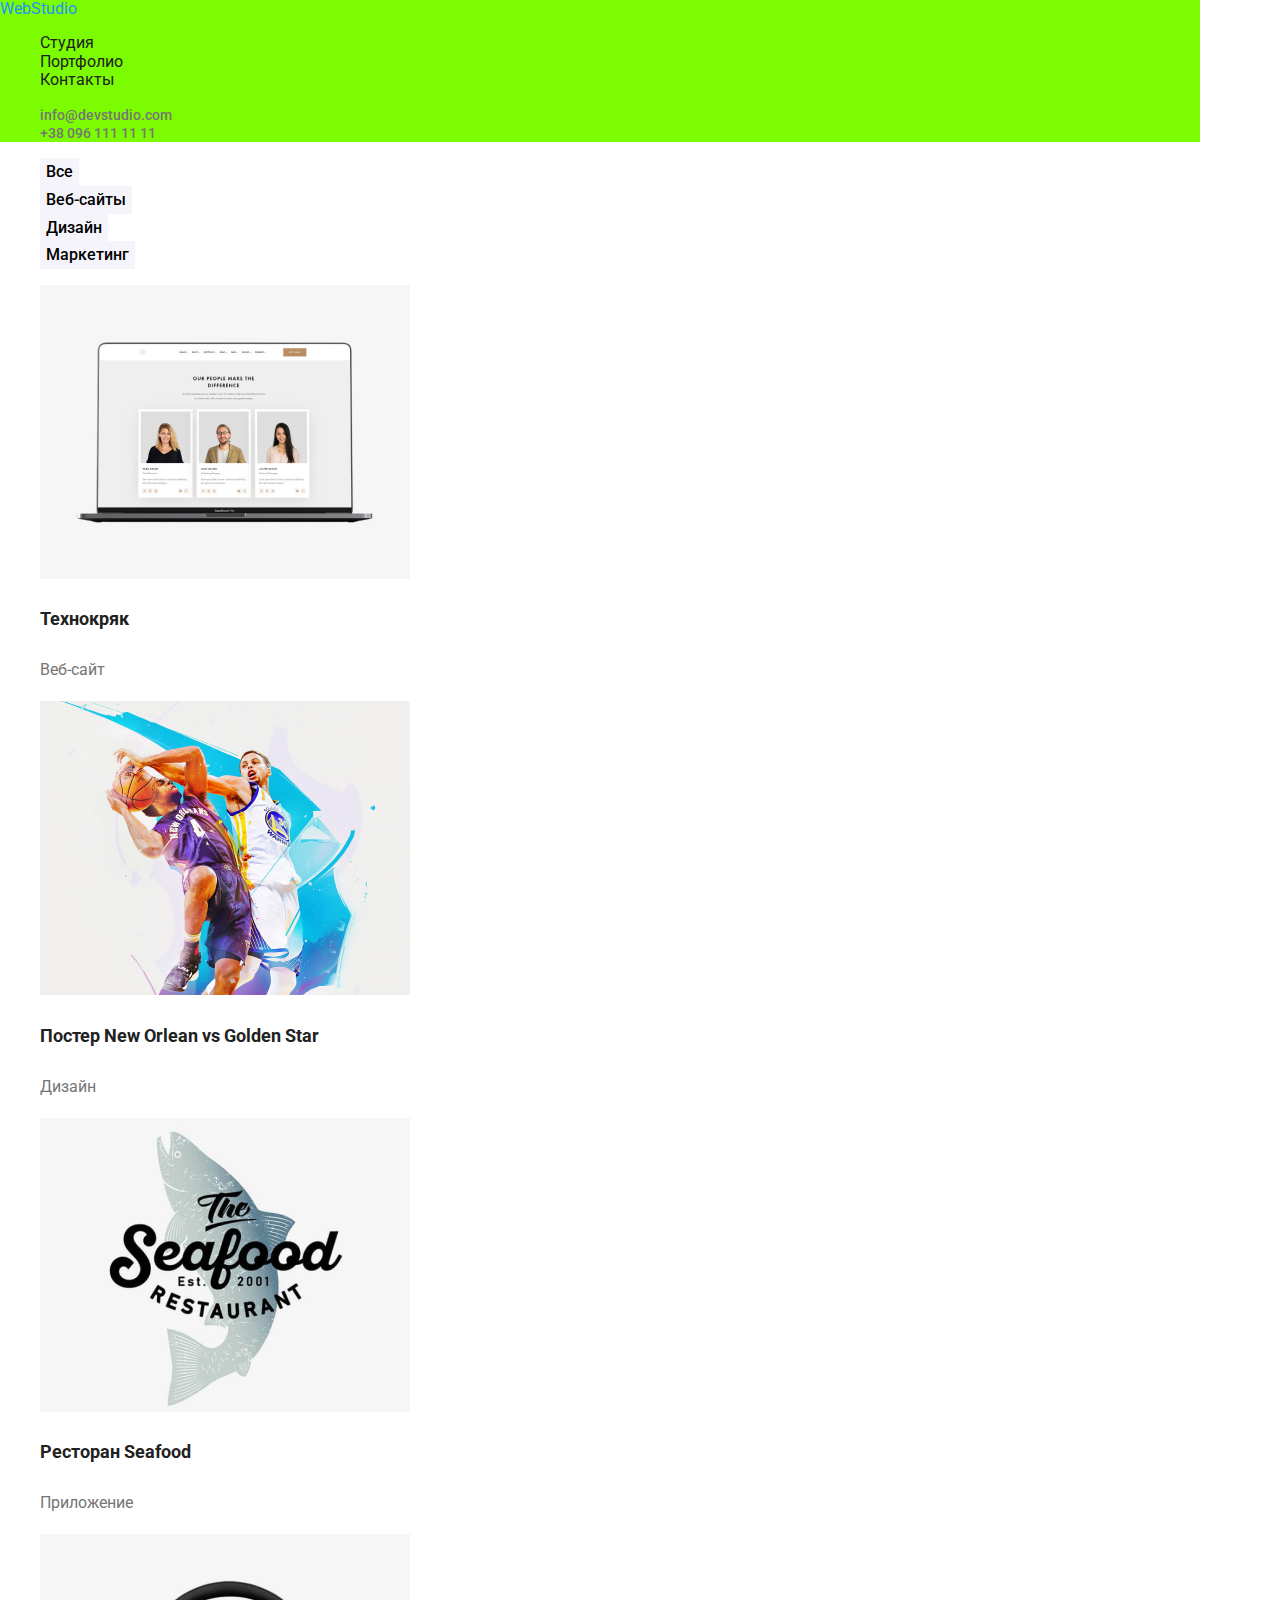
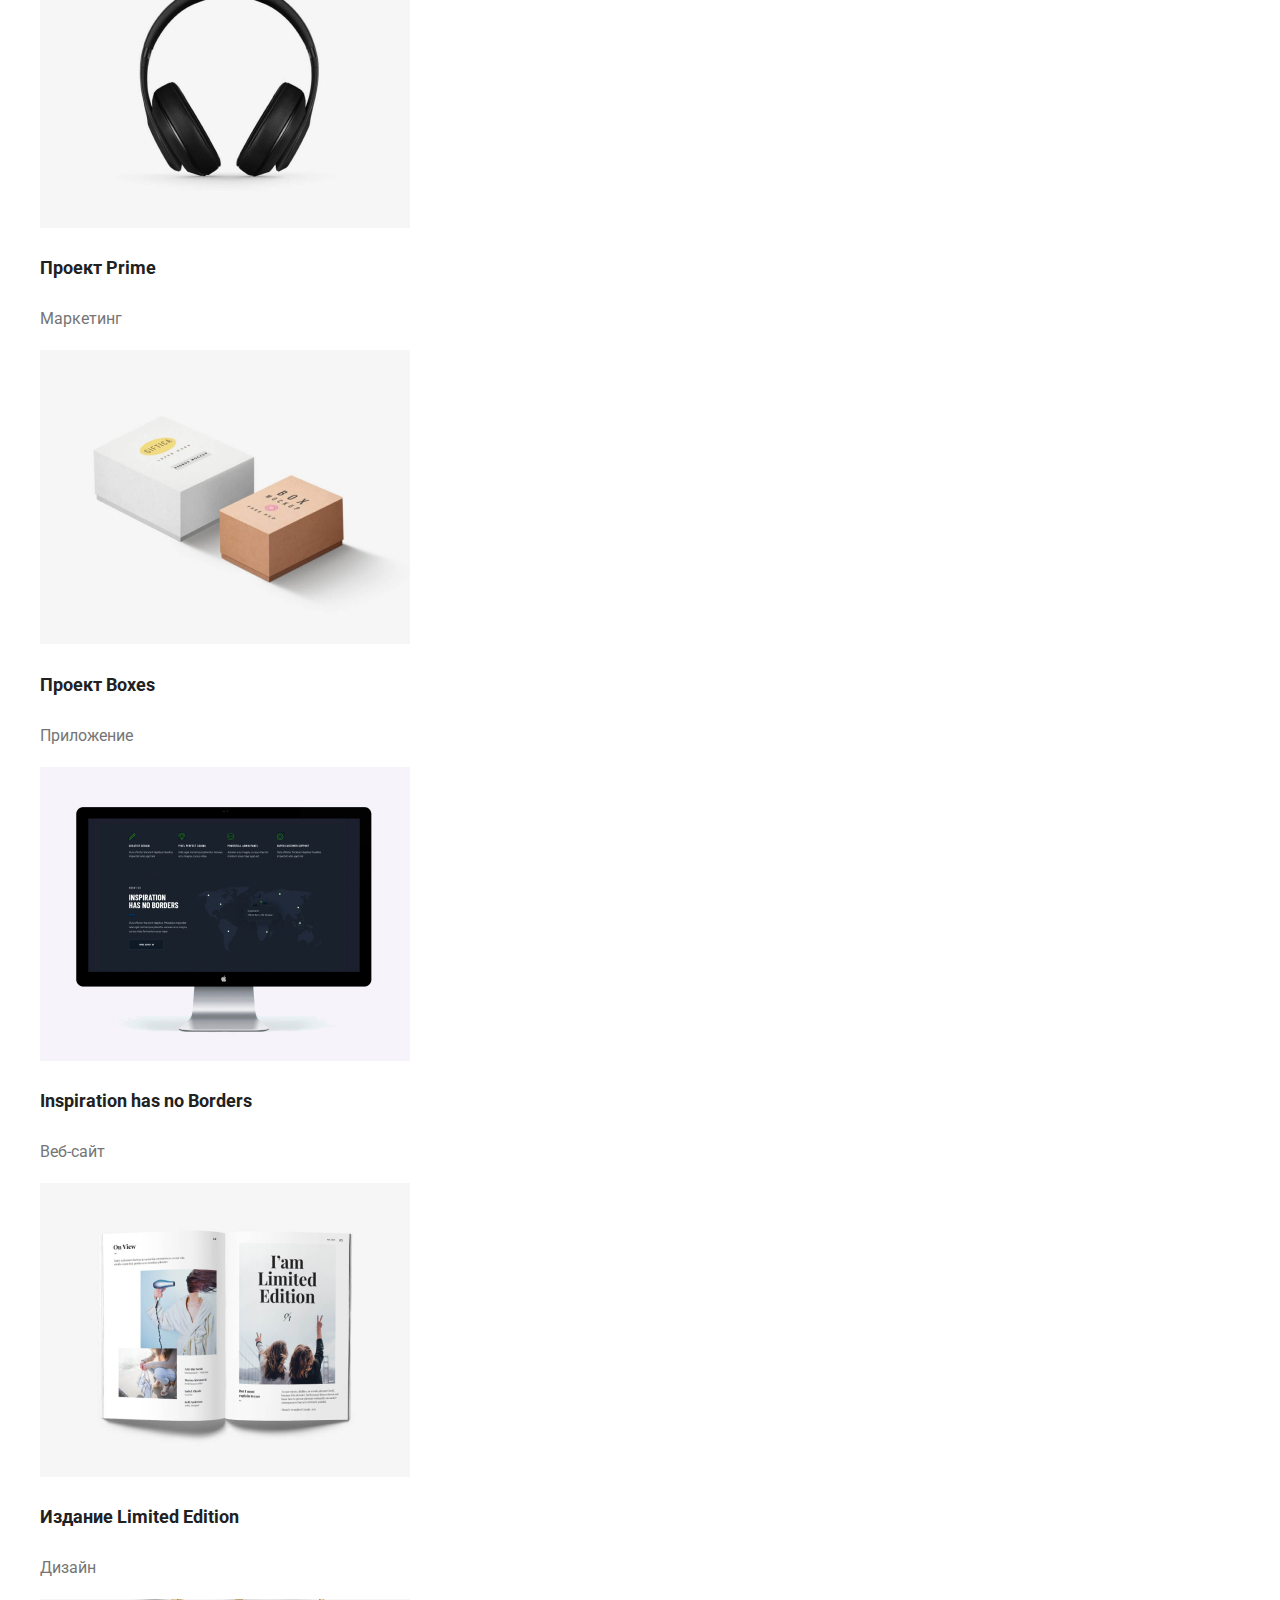
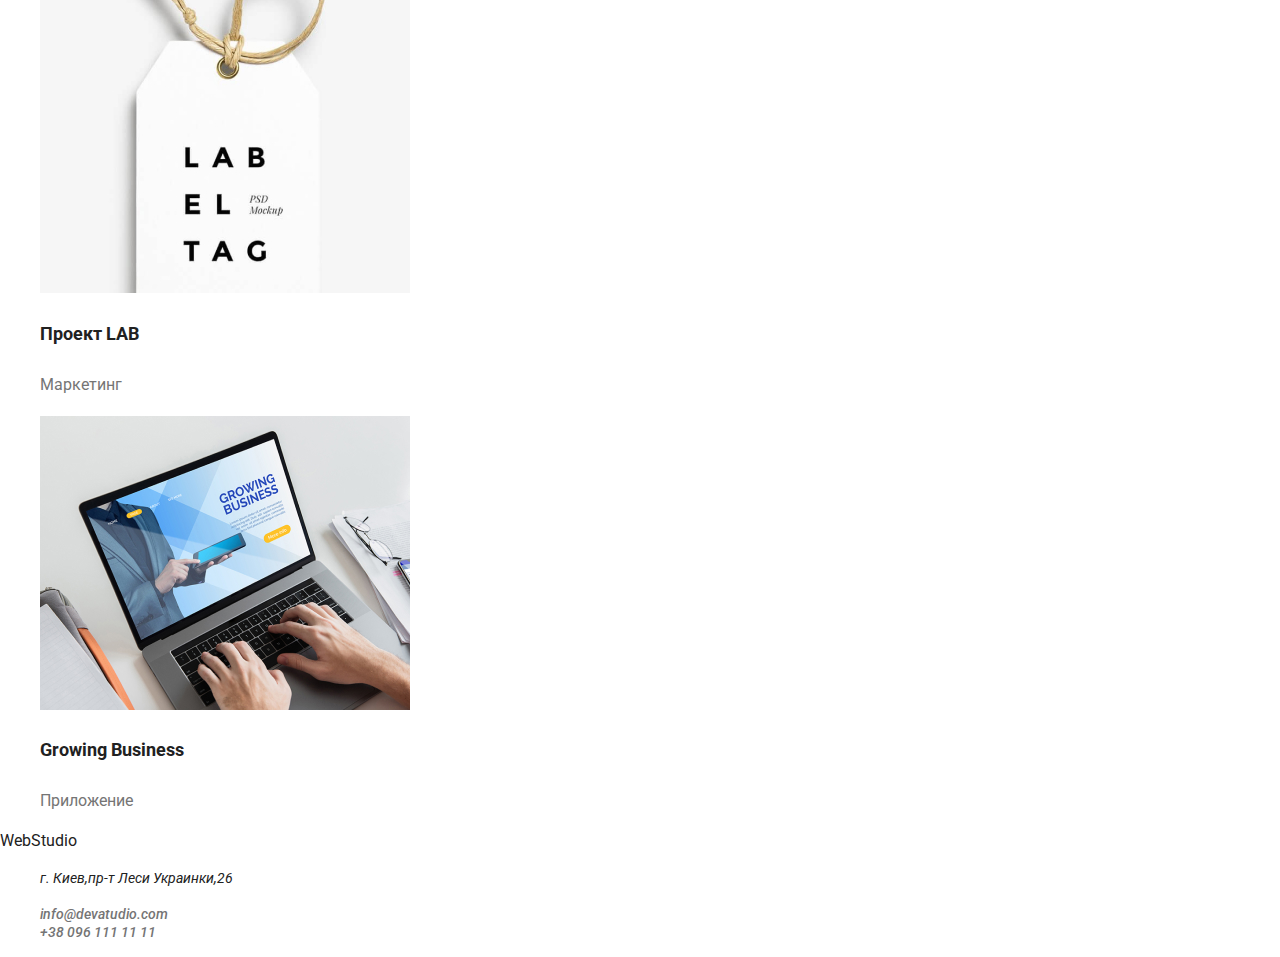
==== portfolio.html @ e5c3d1ba "site header" ====
<!DOCTYPE html>
<html lang="ru">
  <head>
    <meta charset="UTF-8" />
    <meta http-equiv="X-UA-Compatible" content="IE=edge" />
    <meta name="viewport" content="width=device-width, initial-scale=1.0" />
    <title>Document</title>
    <link rel="preconnect" href="https://fonts.googleapis.com" />
    <link rel="preconnect" href="https://fonts.gstatic.com" crossorigin />
    <link
      href="https://fonts.googleapis.com/css2?family=Raleway:wght@700&family=Roboto:wght@400;500;700;900&display=swap"
      rel="stylesheet"
    />
    <link
      rel="stylesheet"
      href="//cdnjs.cloudflare.com/ajax/libs/modern-normalize/1.1.0/modern-normalize.min.css"
    />
    <link rel="stylesheet" href="./css/styles.css" />
  </head>
  <body>
    <!--Шапка сайту-->
    <header class="page-header">
      <div class="container">
        <nav>
          <a class="logo" href="">WebStudio</a>

          <ul class="site-nav list">
            <li><a class="link" href="./index.html">Студия</a></li>
            <li><a class="link" href="./portfolio.html">Портфолио</a></li>
            <li><a class="link" href="">Контакты</a></li>
          </ul>
        </nav>

        <ul class="list">
          <li><a class="contacts" href="">info@devstudio.com</a></li>
          <li><a class="contacts" href="">+38 096 111 11 11</a></li>
        </ul>
      </div>
    </header>

    <main>
      <ul class="list">
        <li><button class="button list" type="button">Все</button></li>
        <li><button class="button" type="button">Веб-сайты</button></li>
        <li><button class="button" type="button">Дизайн</button></li>
        <li><button class="button" type="button">Маркетинг</button></li>
      </ul>

      <section class="section">
        <ul class="list">
          <li>
            <img src="./images/project1.jpg" alt="Веб-сайт" width="370" />
            <h3 class="section-title">Технокряк</h3>
            <p class="text">Веб-сайт</p>
          </li>
          <li>
            <img src="./images/project2.jpg" alt="Веб-сайт" width="370" />
            <h3 class="section-title">Постер New Orlean vs Golden Star</h3>
            <p class="text">Дизайн</p>
          </li>
          <li>
            <img src="./images/project3.jpg" alt="Веб-сайт" width="370" />
            <h3 class="section-title">Ресторан Seafood</h3>
            <p class="text">Приложение</p>
          </li>
          <li>
            <img src="./images/project4.jpg" alt="Веб-сайт" width="370" />
            <h3 class="section-title">Проект Prime</h3>
            <p class="text">Маркетинг</p>
          </li>
          <li>
            <img src="./images/project5.jpg" alt="Веб-сайт" width="370" />
            <h3 class="section-title">Проект Boxes</h3>
            <p class="text">Приложение</p>
          </li>
          <li>
            <img src="./images/project6.jpg" alt="Веб-сайт" width="370" />
            <h3 class="section-title">Inspiration has no Borders</h3>
            <p class="text">Веб-сайт</p>
          </li>
          <li>
            <img src="./images/project7.jpg" alt="Веб-сайт" width="370" />
            <h3 class="section-title">Издание Limited Edition</h3>
            <p class="text">Дизайн</p>
          </li>
          <li>
            <img src="./images/project8.jpg" alt="Веб-сайт" width="370" />
            <h3 class="section-title">Проект LAB</h3>
            <p class="text">Маркетинг</p>
          </li>
          <li>
            <img src="./images/project9.jpg" alt="Веб-сайт" width="370" />
            <h3 class="section-title">Growing Business</h3>
            <p class="text">Приложение</p>
          </li>
        </ul>
      </section>
    </main>
    <!--Футер-->
    <footer>
      <a class="logo" href="">WebStudio</a>
      <address>
        <ul class="list">
          <li>
            <p class="address">г. Киев,пр-т Леси Украинки,26</p>
          </li>
          <li>
            <a class="contacts" href="">info@devatudio.com</a>
          </li>
          <li>
            <a class="contacts" href="">+38 096 111 11 11</a>
          </li>
        </ul>
      </address>
    </footer>
  </body>
</html>
---- css/styles.css ----
html {
  box-sizing: border-box;
}

*,
*::before,
*::after {
  box-sizing: inherit;
}

:root {
  --blue: #2196f3;
  --grey: #757575;
  --primery-text-color: #212121;
}
body {
  font-family: "Roboto", sans-serif;
  color: var(--primery-text-color);
}

.container {
  width: 1200px;
  background-color: lawngreen;
}

.logo {
  color: var(--primery-text-color);
  text-decoration: none;
}
.logo:focus,
.logo:hover {
  color: var(--blue);
}

.site-nav .link {
  color: var(--primery-text-color);
  text-decoration: none;
}
.site-nav .link:hover,
.site-nav .link:focus {
  color: var(--blue);

  font-weight: 500;
  font-size: 14px;
  line-height: 1.1;
}

.list {
  list-style: none;
}

.contacts {
  color: var(--grey);

  font-weight: 500;
  font-size: 14px;
  line-height: 1.1em;
  text-decoration: none;
}
.contacts:hover,
.contacts:focus {
  color: var(--blue);
}

.button {
  background-color: #f5f4fa;

  cursor: pointer;
  border: none;
  font-weight: 500;
  font-size: 16px;
  line-height: 1.6em;
}
.button:hover,
.button:focus {
  background-color: var(--blue);
  color: #ffffff;
}
.section .section-title {
  font-weight: 700;
  font-size: 18px;
  line-height: 2em;
}
.section .text {
  color: var(--grey);

  font-weight: 400;
  font-size: 16px;
  line-height: 1.875em;
}
.address {
  font-weight: 400;
  font-size: 14px;
  line-height: 1.71;
}
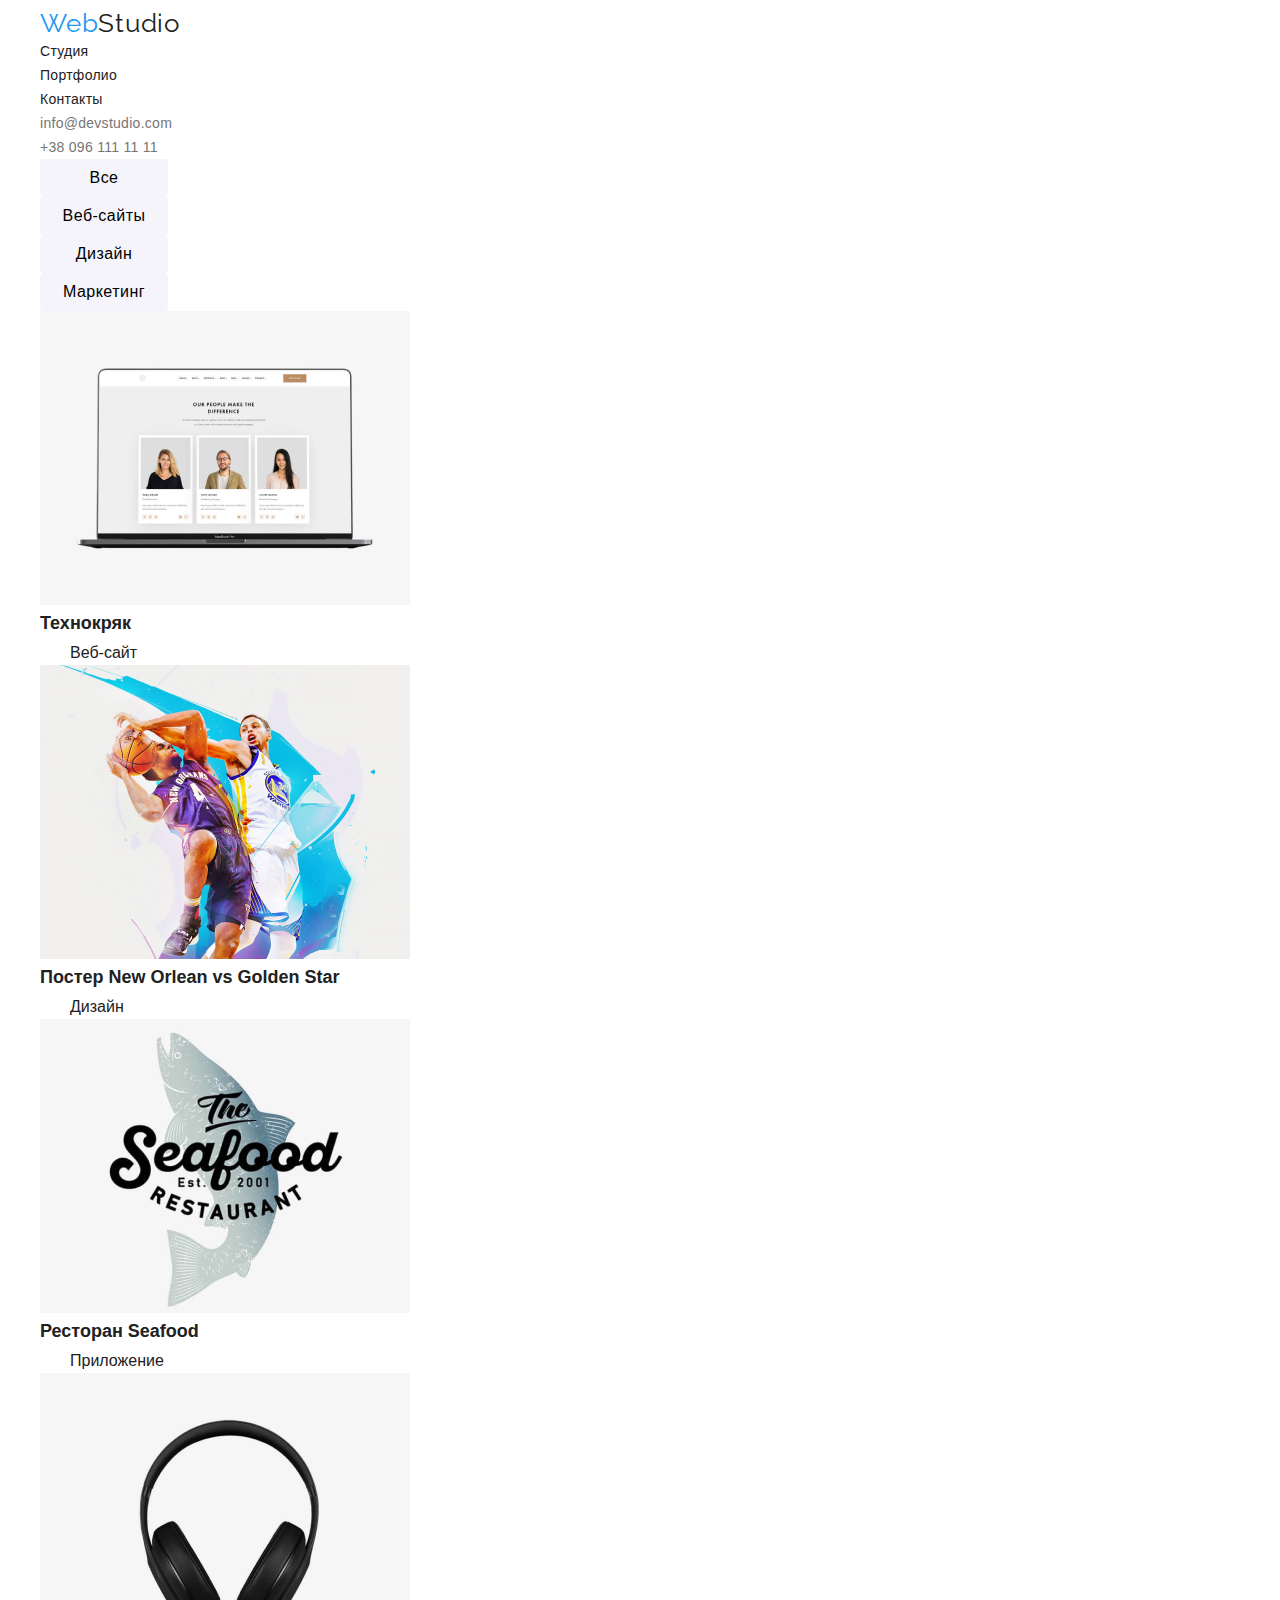
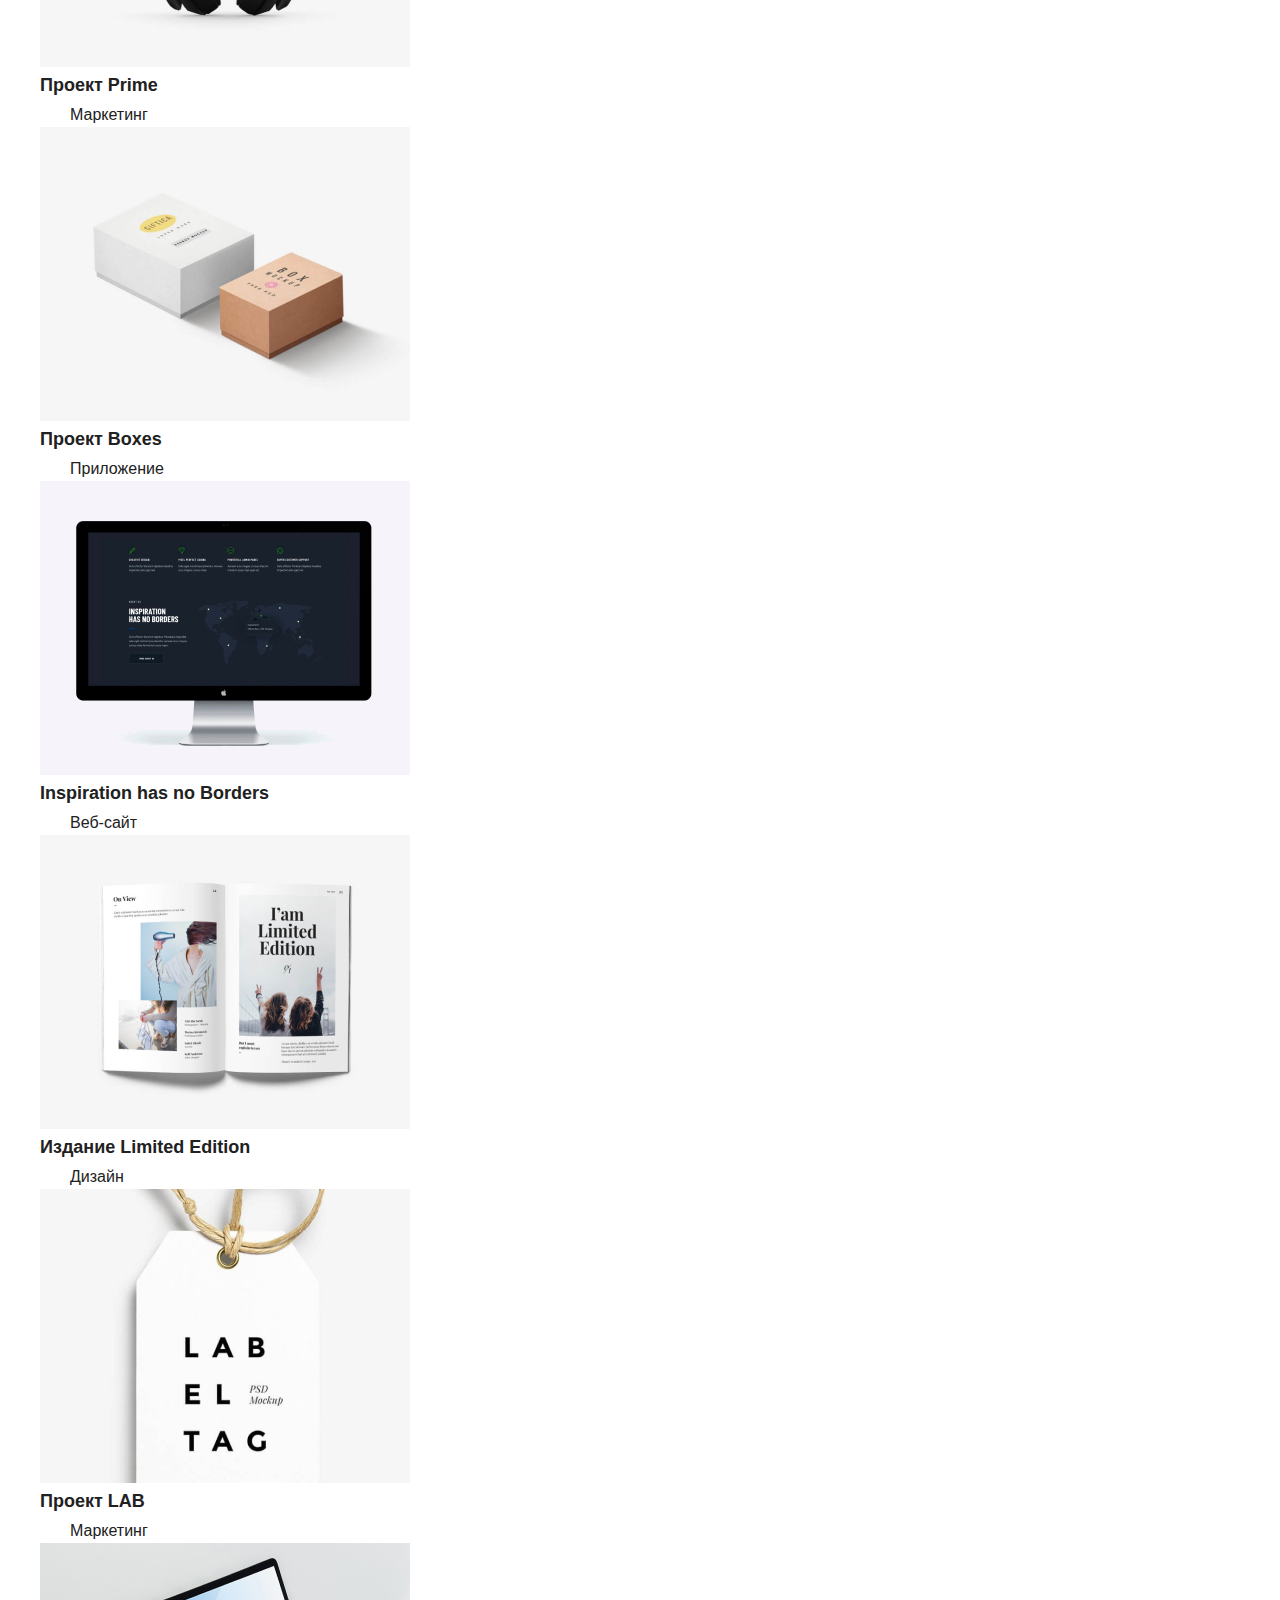
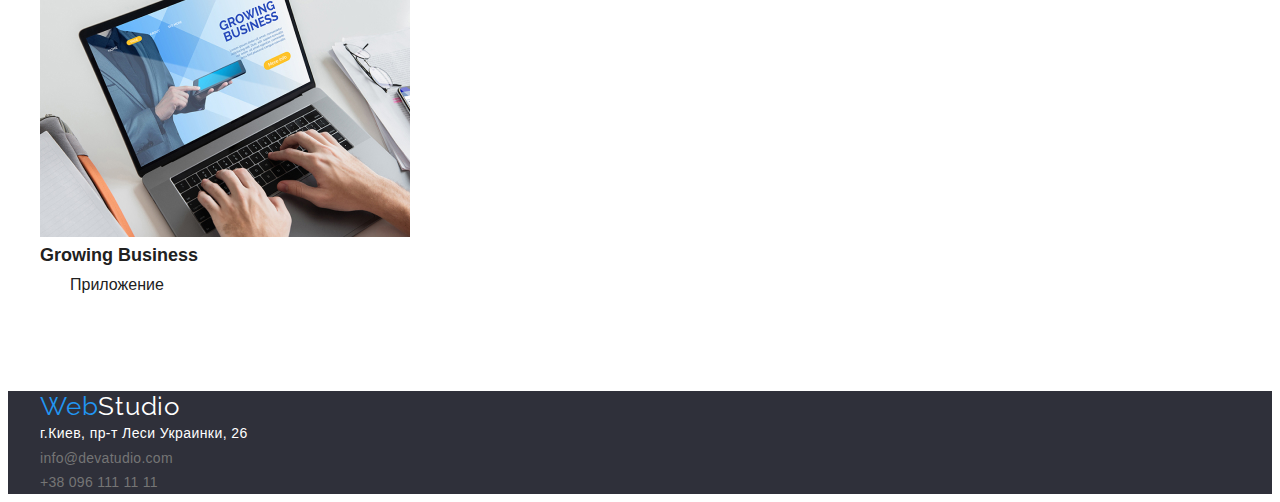
==== commit c2a76c53: "committee 1" ====
--- a/portfolio.html
+++ b/portfolio.html
@@ -11,18 +11,16 @@
       href="https://fonts.googleapis.com/css2?family=Raleway:wght@700&family=Roboto:wght@400;500;700;900&display=swap"
       rel="stylesheet"
     />
-    <link
-      rel="stylesheet"
-      href="//cdnjs.cloudflare.com/ajax/libs/modern-normalize/1.1.0/modern-normalize.min.css"
-    />
     <link rel="stylesheet" href="./css/styles.css" />
   </head>
+  <!--Шапка сайту-->
   <body>
-    <!--Шапка сайту-->
     <header class="page-header">
       <div class="container">
         <nav>
-          <a class="logo" href="">WebStudio</a>
+          <a class="logo" href="./index.html"
+            ><span class="colortext">Web</span>Studio</a
+          >
 
           <ul class="site-nav list">
             <li><a class="link" href="./index.html">Студия</a></li>
@@ -30,23 +28,27 @@
             <li><a class="link" href="">Контакты</a></li>
           </ul>
         </nav>
-
         <ul class="list">
-          <li><a class="contacts" href="">info@devstudio.com</a></li>
-          <li><a class="contacts" href="">+38 096 111 11 11</a></li>
+          <li>
+            <a class="contacts" href="meilto:info@devstudio.com"
+              >info@devstudio.com</a
+            >
+          </li>
+          <li>
+            <a class="contacts" href="tel:+380961111111">+38 096 111 11 11</a>
+          </li>
         </ul>
       </div>
     </header>
 
-    <main>
-      <ul class="list">
-        <li><button class="button list" type="button">Все</button></li>
-        <li><button class="button" type="button">Веб-сайты</button></li>
-        <li><button class="button" type="button">Дизайн</button></li>
-        <li><button class="button" type="button">Маркетинг</button></li>
-      </ul>
-
+    <main class="container">
       <section class="section">
+        <ul class="list">
+          <li><button class="button" type="button">Все</button></li>
+          <li><button class="button" type="button">Веб-сайты</button></li>
+          <li><button class="button" type="button">Дизайн</button></li>
+          <li><button class="button" type="button">Маркетинг</button></li>
+        </ul>
         <ul class="list">
           <li>
             <img src="./images/project1.jpg" alt="Веб-сайт" width="370" />
@@ -97,21 +99,28 @@
       </section>
     </main>
     <!--Футер-->
-    <footer>
-      <a class="logo" href="">WebStudio</a>
-      <address>
-        <ul class="list">
-          <li>
-            <p class="address">г. Киев,пр-т Леси Украинки,26</p>
-          </li>
-          <li>
-            <a class="contacts" href="">info@devatudio.com</a>
-          </li>
-          <li>
-            <a class="contacts" href="">+38 096 111 11 11</a>
-          </li>
-        </ul>
-      </address>
+    <footer class="footer">
+      <div class="container">
+        <a class="logo-footer" href="./index.html"
+          ><span class="colortext">Web</span>Studio</a
+        >
+
+        <address>
+          <ul class="list">
+            <li>
+              <p class="address-footer">г.Киев, пр-т Леси Украинки, 26</p>
+            </li>
+            <li>
+              <a class="contacts" href="meilto:info@devstudio.com"
+                >info@devatudio.com</a
+              >
+            </li>
+            <li>
+              <a class="contacts" href="tel:+380961111111">+38 096 111 11 11</a>
+            </li>
+          </ul>
+        </address>
+      </div>
     </footer>
   </body>
 </html>
--- a/css/styles.css
+++ b/css/styles.css
@@ -1,95 +1,310 @@
-html {
-  box-sizing: border-box;
-}
-
-*,
-*::before,
-*::after {
-  box-sizing: inherit;
+body {
+  font-family: "Roboto", sans-serif;
+  color: var(--primery-text-color);
+}
+body {
+  font-family: sans-serif;
+  line-height: 1.5;
 }
 
 :root {
   --blue: #2196f3;
   --grey: #757575;
   --primery-text-color: #212121;
-}
-body {
-  font-family: "Roboto", sans-serif;
-  color: var(--primery-text-color);
+  --white-color: #ffffff;
+  --dark-grey: #2f303a;
+}
+
+.colortext {
+  color: var(--blue);
+}
+
+p,
+h1,
+h2,
+h3,
+h4,
+h5,
+h6 {
+  margin: 0;
+  padding: 0;
+}
+
+img {
+  display: block;
+  max-width: 100%;
+}
+
+.page-header {
+  background-color: var(--white-color);
+}
+
+.border {
+  border: 1px solid #ececec;
+}
+.section {
+  padding-bottom: 94px;
 }
 
 .container {
   width: 1200px;
-  background-color: lawngreen;
+  padding-left: 15px;
+  padding-right: 15px;
+
+  margin: 0 auto;
+}
+/*------------header-------------*/
+
+.header-nav {
+  display: flex;
+  align-items: center;
+}
+
+.header-list {
+  display: flex;
+}
+
+.header-link:not(:last-child) {
+  margin-right: 50px;
+}
+.header-contacts {
+  list-style: none;
+  margin-left: auto;
+  display: flex;
+}
+
+.header-container {
+  display: flex;
+  align-items: center;
 }
 
 .logo {
+  text-transform: capitalize;
+  font-family: "Raleway", sans-serif;
+  font-size: 26px;
+  line-height: 1.19em;
   color: var(--primery-text-color);
   text-decoration: none;
-}
-.logo:focus,
-.logo:hover {
-  color: var(--blue);
+  letter-spacing: 0.03em;
+  padding-right: 92px;
+}
+
+.header-logo {
+  padding-bottom: 25px;
+  padding-top: 24px;
 }
 
 .site-nav .link {
   color: var(--primery-text-color);
   text-decoration: none;
-}
+  font-weight: 500;
+  font-size: 14px;
+  line-height: 1.14em;
+  letter-spacing: 0.02em;
+}
+
 .site-nav .link:hover,
 .site-nav .link:focus {
   color: var(--blue);
-
-  font-weight: 500;
-  font-size: 14px;
-  line-height: 1.1;
 }
 
 .list {
+  align-items: center;
   list-style: none;
+  padding: 0;
+  margin: 0;
 }
 
 .contacts {
   color: var(--grey);
-
   font-weight: 500;
   font-size: 14px;
   line-height: 1.1em;
   text-decoration: none;
+  font-style: normal;
+  letter-spacing: 0.02em;
 }
 .contacts:hover,
 .contacts:focus {
   color: var(--blue);
 }
 
+.contacts-tel {
+  padding-left: 50px;
+}
+
+.hero {
+  text-align: center;
+  outline: 2px solid tomato;
+}
+.hero-right {
+  min-width: 696px;
+  height: 120px;
+}
+
+.hero-color {
+  background-color: var(--dark-grey);
+  padding-bottom: 200px;
+}
+
+.hero-title {
+  color: var(--white-color);
+  font-weight: 900;
+  font-size: 44px;
+  line-height: 1.36em;
+  letter-spacing: 0.06em;
+  text-transform: uppercase;
+  padding-bottom: 30px;
+  padding-top: 200px;
+}
+
 .button {
   background-color: #f5f4fa;
-
   cursor: pointer;
   border: none;
+  font-family: inherit;
   font-weight: 500;
   font-size: 16px;
   line-height: 1.6em;
+  letter-spacing: 0.03em;
+  min-width: 128px;
+  height: 38px;
+  border-radius: 4px;
 }
 .button:hover,
 .button:focus {
   background-color: var(--blue);
-  color: #ffffff;
-}
-.section .section-title {
+  color: var(--white-color);
+}
+
+.button-hero {
+  background-color: var(--blue);
+  color: var(--white-color);
+  border: none;
+  cursor: pointer;
+  font-weight: 700;
+  font-size: 16px;
+  line-height: 1.875em;
+  letter-spacing: 0.06em;
+  min-width: 200px;
+  height: 50px;
+  border-radius: 4px;
+}
+
+.section-text {
+  display: flex;
+}
+.section-subtitle {
+  font-weight: 700;
+  font-size: 14px;
+  line-height: 1.14em;
+  letter-spacing: 0.03em;
+  text-transform: uppercase;
+  color: var(--primery-text-color);
+  padding-bottom: 10px;
+}
+
+.section-photo {
+  font-weight: 700;
+  font-size: 36px;
+  line-height: 1.16em;
+  letter-spacing: 0.03em;
+  text-align: center;
+}
+
+.section-photoo {
+  padding-bottom: 50px;
+  padding-top: 0;
+}
+
+.item-photo {
+  display: flex;
+  flex-basis: auto;
+  justify-content: space-between;
+}
+
+.section-title {
   font-weight: 700;
   font-size: 18px;
   line-height: 2em;
 }
-.section .text {
+.section-text {
   color: var(--grey);
-
+  justify-content: space-between;
   font-weight: 400;
   font-size: 16px;
   line-height: 1.875em;
+  padding-top: 94px;
 }
 .address {
   font-weight: 400;
   font-size: 14px;
   line-height: 1.71;
 }
+
+.desc {
+  color: var(--grey);
+  font-size: 14px;
+  line-height: 1.71em;
+}
+
+.list-text {
+  width: 270px;
+  height: 101px;
+}
+
+.text {
+  padding-left: 30px;
+}
+.photo {
+  font-weight: 500;
+  font-size: 16px;
+  line-height: 1.18em;
+  letter-spacing: 0.03em;
+}
+
+.profession {
+  color: var(--grey);
+  font-size: 16px;
+  line-height: 1.18em;
+  letter-spacing: 0.03em;
+}
+
+.logo-footer {
+  color: var(--white-color);
+  text-transform: capitalize;
+  font-family: Raleway, sans-serif;
+  font-size: 26px;
+  line-height: 1.19em;
+  text-decoration: none;
+  letter-spacing: 0.03em;
+}
+
+.address-footer {
+  color: var(--white-color);
+  font-style: normal;
+  font-size: 14px;
+  line-height: 1.71;
+  letter-spacing: 0.03em;
+}
+
+.footer {
+  background-color: var(--dark-grey);
+}
+
+.footer-container {
+  display: flex;
+}
+
+.footer-tel {
+  margin-bottom: 60px;
+}
+
+.footer-mil {
+  margin-bottom: 9px;
+}
+
+.footer-log {
+  padding-top: 60px;
+  padding-bottom: 20px;
+}
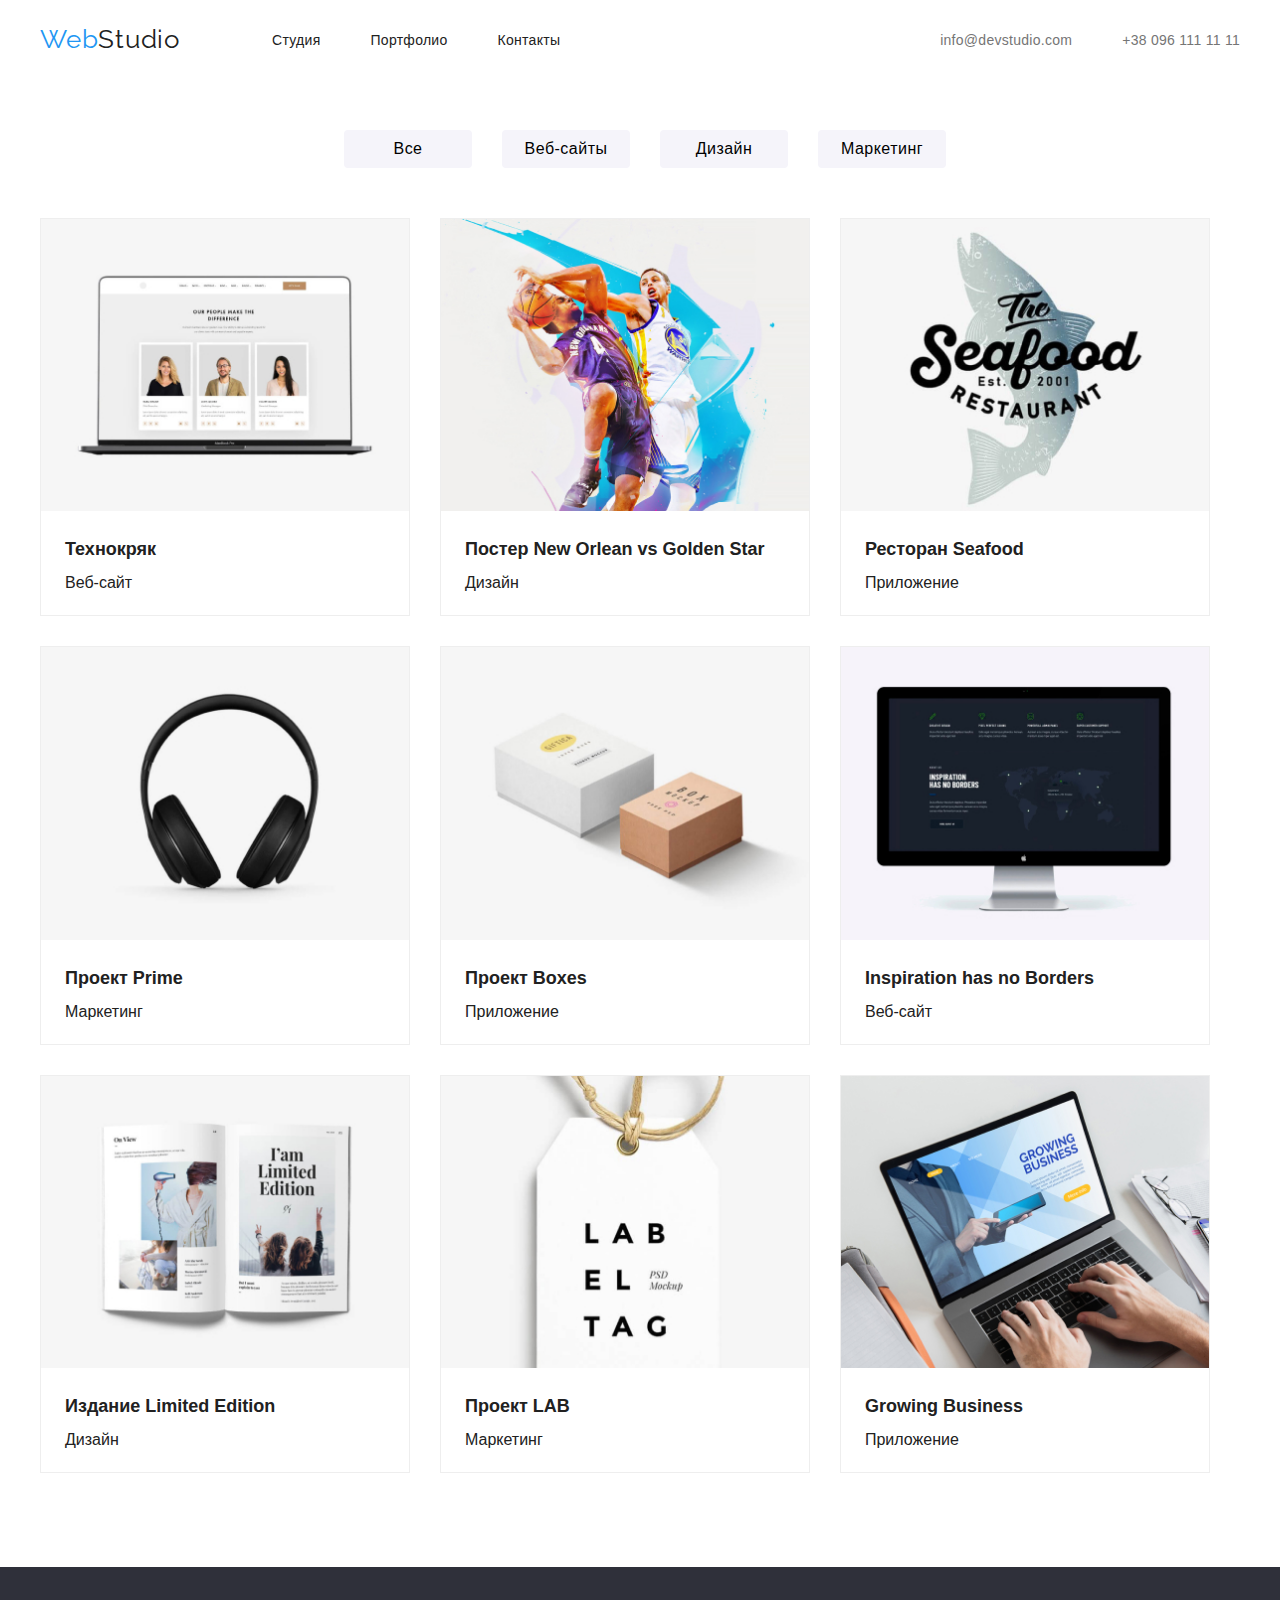
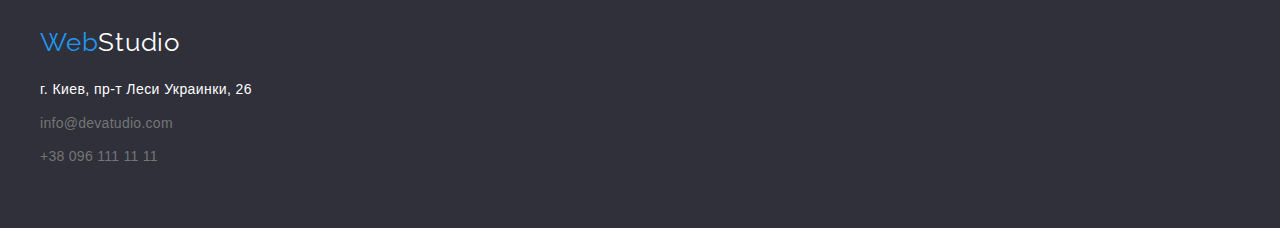
==== commit 389a467f: "push" ====
--- a/portfolio.html
+++ b/portfolio.html
@@ -16,26 +16,33 @@
   <!--Шапка сайту-->
   <body>
     <header class="page-header">
-      <div class="container">
-        <nav>
-          <a class="logo" href="./index.html"
+      <div class="container header-container">
+        <nav class="header-nav">
+          <a class="logo header-logo" href="./index.html"
             ><span class="colortext">Web</span>Studio</a
           >
-
-          <ul class="site-nav list">
-            <li><a class="link" href="./index.html">Студия</a></li>
-            <li><a class="link" href="./portfolio.html">Портфолио</a></li>
-            <li><a class="link" href="">Контакты</a></li>
+          <ul class="site-nav list header-list">
+            <li class="header-link">
+              <a class="link" href="./index.html">Студия</a>
+            </li>
+            <li class="header-link">
+              <a class="link" href="./portfolio.html">Портфолио</a>
+            </li>
+            <li class="header-link">
+              <a class="link" href="">Контакты</a>
+            </li>
           </ul>
         </nav>
-        <ul class="list">
+        <ul class="header-contacts">
           <li>
             <a class="contacts" href="meilto:info@devstudio.com"
               >info@devstudio.com</a
             >
           </li>
           <li>
-            <a class="contacts" href="tel:+380961111111">+38 096 111 11 11</a>
+            <a class="contacts contacts-tel" href="tel:+380961111111"
+              >+38 096 111 11 11</a
+            >
           </li>
         </ul>
       </div>
@@ -43,54 +50,64 @@
 
     <main class="container">
       <section class="section">
-        <ul class="list">
-          <li><button class="button" type="button">Все</button></li>
-          <li><button class="button" type="button">Веб-сайты</button></li>
-          <li><button class="button" type="button">Дизайн</button></li>
-          <li><button class="button" type="button">Маркетинг</button></li>
-        </ul>
-        <ul class="list">
-          <li>
+        <div class="button-list">
+          <ul class="button-nf">
+            <li class="button-mr">
+              <button class="button" type="button">Все</button>
+            </li>
+            <li class="button-mr">
+              <button class="button" type="button">Веб-сайты</button>
+            </li>
+            <li class="button-mr">
+              <button class="button" type="button">Дизайн</button>
+            </li>
+            <li class="button-mr">
+              <button class="button" type="button">Маркетинг</button>
+            </li>
+          </ul>
+        </div>
+        <ul class="list project-list">
+          <li class="project">
             <img src="./images/project1.jpg" alt="Веб-сайт" width="370" />
             <h3 class="section-title">Технокряк</h3>
             <p class="text">Веб-сайт</p>
           </li>
-          <li>
+          <li class="project">
             <img src="./images/project2.jpg" alt="Веб-сайт" width="370" />
             <h3 class="section-title">Постер New Orlean vs Golden Star</h3>
             <p class="text">Дизайн</p>
           </li>
-          <li>
+          <li class="project">
             <img src="./images/project3.jpg" alt="Веб-сайт" width="370" />
             <h3 class="section-title">Ресторан Seafood</h3>
             <p class="text">Приложение</p>
           </li>
-          <li>
+          <li class="project">
             <img src="./images/project4.jpg" alt="Веб-сайт" width="370" />
             <h3 class="section-title">Проект Prime</h3>
             <p class="text">Маркетинг</p>
           </li>
-          <li>
+          <li class="project">
             <img src="./images/project5.jpg" alt="Веб-сайт" width="370" />
             <h3 class="section-title">Проект Boxes</h3>
             <p class="text">Приложение</p>
           </li>
-          <li>
+          <li class="project">
             <img src="./images/project6.jpg" alt="Веб-сайт" width="370" />
             <h3 class="section-title">Inspiration has no Borders</h3>
             <p class="text">Веб-сайт</p>
           </li>
-          <li>
+          <li class="project">
             <img src="./images/project7.jpg" alt="Веб-сайт" width="370" />
             <h3 class="section-title">Издание Limited Edition</h3>
             <p class="text">Дизайн</p>
           </li>
-          <li>
+          <li class="project">
             <img src="./images/project8.jpg" alt="Веб-сайт" width="370" />
             <h3 class="section-title">Проект LAB</h3>
             <p class="text">Маркетинг</p>
           </li>
-          <li>
+          <li class="project">
             <img src="./images/project9.jpg" alt="Веб-сайт" width="370" />
             <h3 class="section-title">Growing Business</h3>
             <p class="text">Приложение</p>
@@ -101,25 +118,30 @@
     <!--Футер-->
     <footer class="footer">
       <div class="container">
-        <a class="logo-footer" href="./index.html"
-          ><span class="colortext">Web</span>Studio</a
-        >
-
-        <address>
-          <ul class="list">
-            <li>
-              <p class="address-footer">г.Киев, пр-т Леси Украинки, 26</p>
-            </li>
-            <li>
-              <a class="contacts" href="meilto:info@devstudio.com"
-                >info@devatudio.com</a
-              >
-            </li>
-            <li>
-              <a class="contacts" href="tel:+380961111111">+38 096 111 11 11</a>
-            </li>
-          </ul>
-        </address>
+        <div class="footer-log">
+          <a class="logo-footer" href="./index.html"
+            ><span class="colortext">Web</span>Studio</a
+          >
+        </div>
+        <div class="footer-container">
+          <address>
+            <ul class="list">
+              <li class="footer-mil">
+                <p class="address-footer">г. Киев, пр-т Леси Украинки, 26</p>
+              </li>
+              <li class="footer-mil">
+                <a class="contacts" href="meilto:info@devstudio.com"
+                  >info@devatudio.com</a
+                >
+              </li>
+              <li class="footer-tel">
+                <a class="contacts" href="tel:+380961111111"
+                  >+38 096 111 11 11</a
+                >
+              </li>
+            </ul>
+          </address>
+        </div>
       </div>
     </footer>
   </body>
--- a/css/styles.css
+++ b/css/styles.css
@@ -1,10 +1,9 @@
 body {
   font-family: "Roboto", sans-serif;
   color: var(--primery-text-color);
-}
-body {
   font-family: sans-serif;
   line-height: 1.5;
+  margin: 0;
 }
 
 :root {
@@ -13,6 +12,8 @@
   --primery-text-color: #212121;
   --white-color: #ffffff;
   --dark-grey: #2f303a;
+  --bg-ylight-gra: #f5f4fa;
+  --border-light-gra: #ececec;
 }
 
 .colortext {
@@ -50,7 +51,6 @@
   width: 1200px;
   padding-left: 15px;
   padding-right: 15px;
-
   margin: 0 auto;
 }
 /*------------header-------------*/
@@ -77,7 +77,12 @@
   display: flex;
   align-items: center;
 }
-
+.header-logo {
+  padding-bottom: 25px;
+  padding-top: 24px;
+}
+
+/* ------------Hero--------------- */
 .logo {
   text-transform: capitalize;
   font-family: "Raleway", sans-serif;
@@ -89,11 +94,6 @@
   padding-right: 92px;
 }
 
-.header-logo {
-  padding-bottom: 25px;
-  padding-top: 24px;
-}
-
 .site-nav .link {
   color: var(--primery-text-color);
   text-decoration: none;
@@ -135,7 +135,6 @@
 
 .hero {
   text-align: center;
-  outline: 2px solid tomato;
 }
 .hero-right {
   min-width: 696px;
@@ -159,7 +158,7 @@
 }
 
 .button {
-  background-color: #f5f4fa;
+  background-color: var(--bg-ylight-gra);
   cursor: pointer;
   border: none;
   font-family: inherit;
@@ -204,6 +203,8 @@
   padding-bottom: 10px;
 }
 
+/*---------section-photo-------*/
+
 .section-photo {
   font-weight: 700;
   font-size: 36px;
@@ -211,9 +212,14 @@
   letter-spacing: 0.03em;
   text-align: center;
 }
-
-.section-photoo {
-  padding-bottom: 50px;
+.profession-photo {
+  border-radius: 0px 0px 4px 4px;
+  background-color: var(--white-color);
+  text-align: center;
+}
+
+.heading-photo {
+  margin-bottom: 50px;
   padding-top: 0;
 }
 
@@ -223,11 +229,6 @@
   justify-content: space-between;
 }
 
-.section-title {
-  font-weight: 700;
-  font-size: 18px;
-  line-height: 2em;
-}
 .section-text {
   color: var(--grey);
   justify-content: space-between;
@@ -253,14 +254,21 @@
   height: 101px;
 }
 
-.text {
-  padding-left: 30px;
-}
+/*---------- section-team--------*/
+
+.section-team {
+  background-color: var(--bg-light-gray);
+  padding-bottom: 94px;
+  padding-top: 94px;
+}
+
 .photo {
   font-weight: 500;
   font-size: 16px;
   line-height: 1.18em;
   letter-spacing: 0.03em;
+  padding-bottom: 10px;
+  padding-top: 30px;
 }
 
 .profession {
@@ -308,3 +316,49 @@
   padding-top: 60px;
   padding-bottom: 20px;
 }
+
+/*-----------portfolio---------*/
+
+.button-list {
+  display: flex;
+  align-items: center;
+  justify-content: center;
+}
+
+.button-nf {
+  display: flex;
+  align-items: center;
+  list-style: none;
+  margin: 50px;
+}
+
+.button-mr {
+  margin-right: 30px;
+}
+
+.project {
+  flex-basis: calc((100% - 30px * 4) / 3);
+  margin-left: 30px;
+  margin-top: 30px;
+  background: var(--white-color);
+  border: 1px solid #eeeeee;
+  box-sizing: border-box;
+}
+
+.project-list {
+  display: flex;
+  flex-wrap: wrap;
+  margin-left: -30px;
+  margin-top: -30px;
+}
+
+.section-title {
+  font-weight: 700;
+  font-size: 18px;
+  line-height: 2em;
+  margin: 20px 24px 4px 24px;
+}
+
+.text {
+  margin: 0px 24px 20px 24px;
+}
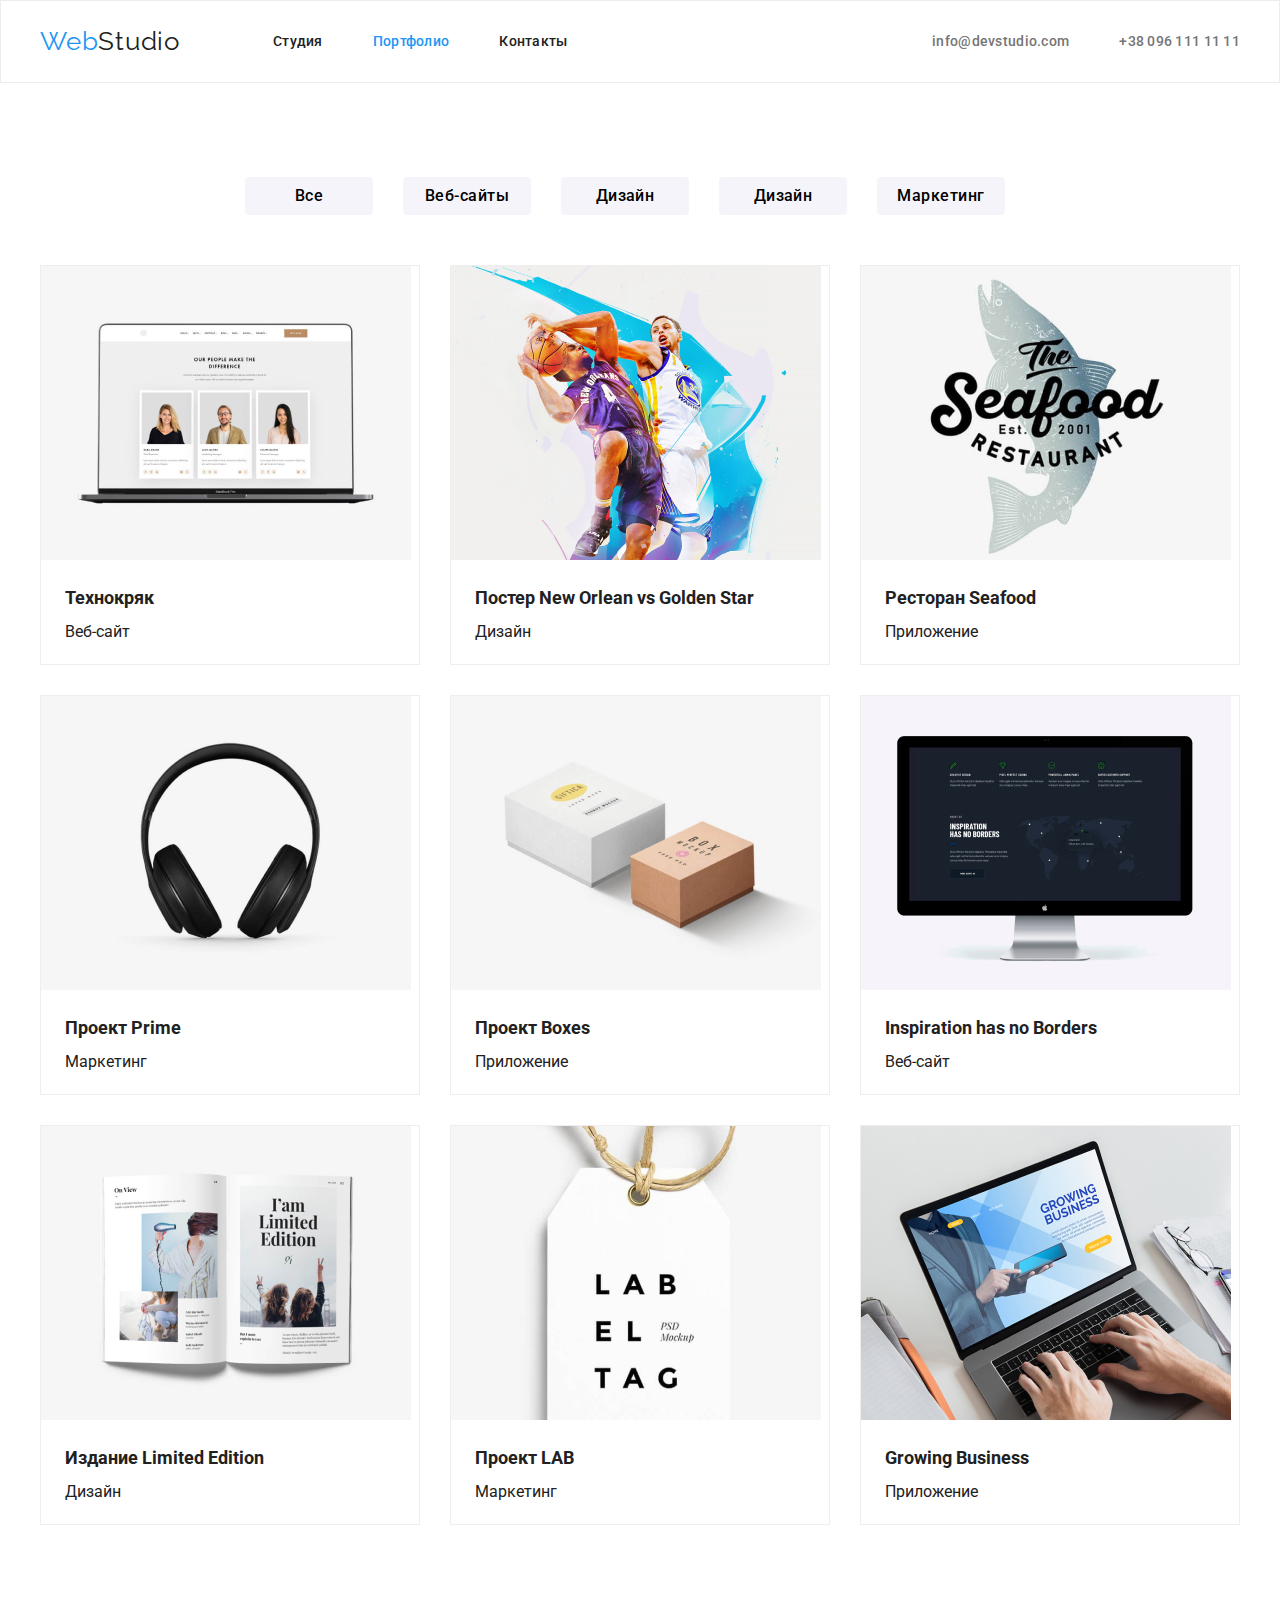
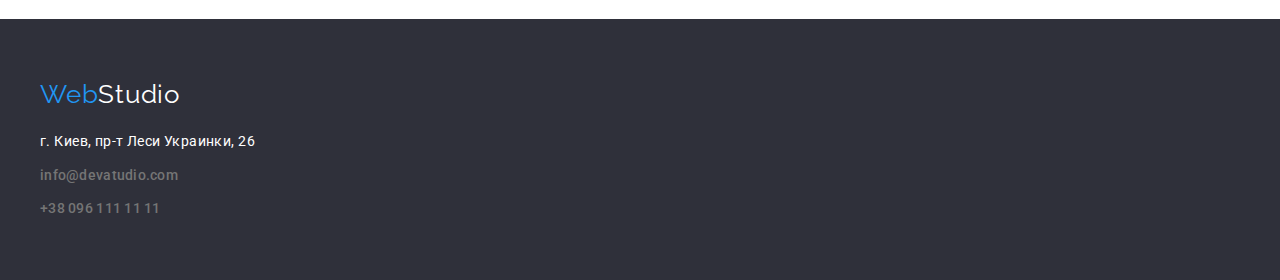
==== commit 9ec85897: "comments fixes" ====
--- a/portfolio.html
+++ b/portfolio.html
@@ -10,6 +10,13 @@
     <link
       href="https://fonts.googleapis.com/css2?family=Raleway:wght@700&family=Roboto:wght@400;500;700;900&display=swap"
       rel="stylesheet"
+    />
+    <link
+      rel="stylesheet"
+      href="https://cdnjs.cloudflare.com/ajax/libs/modern-normalize/1.1.0/modern-normalize.min.css"
+      integrity="sha512-wpPYUAdjBVSE4KJnH1VR1HeZfpl1ub8YT/NKx4PuQ5NmX2tKuGu6U/JRp5y+Y8XG2tV+wKQpNHVUX03MfMFn9Q=="
+      crossorigin="anonymous"
+      referrerpolicy="no-referrer"
     />
     <link rel="stylesheet" href="./css/styles.css" />
   </head>
@@ -26,7 +33,7 @@
               <a class="link" href="./index.html">Студия</a>
             </li>
             <li class="header-link">
-              <a class="link" href="./portfolio.html">Портфолио</a>
+              <a class="link site-link" href="./portfolio.html">Портфолио</a>
             </li>
             <li class="header-link">
               <a class="link" href="">Контакты</a>
@@ -47,7 +54,7 @@
         </ul>
       </div>
     </header>
-
+    <div class="border"></div>
     <main class="container">
       <section class="section">
         <div class="button-list">
@@ -61,6 +68,10 @@
             <li class="button-mr">
               <button class="button" type="button">Дизайн</button>
             </li>
+
+            <li class="button-mr">
+              <button class="button" type="button">Дизайн</button>
+            </li>
             <li class="button-mr">
               <button class="button" type="button">Маркетинг</button>
             </li>
@@ -69,48 +80,66 @@
         <ul class="list project-list">
           <li class="project">
             <img src="./images/project1.jpg" alt="Веб-сайт" width="370" />
-            <h3 class="section-title">Технокряк</h3>
-            <p class="text">Веб-сайт</p>
+            <div class="wrapper-text">
+              <h3 class="section-title">Технокряк</h3>
+              <p class="text">Веб-сайт</p>
+            </div>
           </li>
           <li class="project">
             <img src="./images/project2.jpg" alt="Веб-сайт" width="370" />
-            <h3 class="section-title">Постер New Orlean vs Golden Star</h3>
-            <p class="text">Дизайн</p>
+            <div class="wrapper-text">
+              <h3 class="section-title">Постер New Orlean vs Golden Star</h3>
+              <p class="text">Дизайн</p>
+            </div>
           </li>
           <li class="project">
             <img src="./images/project3.jpg" alt="Веб-сайт" width="370" />
-            <h3 class="section-title">Ресторан Seafood</h3>
-            <p class="text">Приложение</p>
+            <div class="wrapper-text">
+              <h3 class="section-title">Ресторан Seafood</h3>
+              <p class="text">Приложение</p>
+            </div>
           </li>
           <li class="project">
             <img src="./images/project4.jpg" alt="Веб-сайт" width="370" />
-            <h3 class="section-title">Проект Prime</h3>
-            <p class="text">Маркетинг</p>
+            <div class="wrapper-text">
+              <h3 class="section-title">Проект Prime</h3>
+              <p class="text">Маркетинг</p>
+            </div>
           </li>
           <li class="project">
             <img src="./images/project5.jpg" alt="Веб-сайт" width="370" />
-            <h3 class="section-title">Проект Boxes</h3>
-            <p class="text">Приложение</p>
+            <div class="wrapper-text">
+              <h3 class="section-title">Проект Boxes</h3>
+              <p class="text">Приложение</p>
+            </div>
           </li>
           <li class="project">
             <img src="./images/project6.jpg" alt="Веб-сайт" width="370" />
-            <h3 class="section-title">Inspiration has no Borders</h3>
-            <p class="text">Веб-сайт</p>
+            <div class="wrapper-text">
+              <h3 class="section-title">Inspiration has no Borders</h3>
+              <p class="text">Веб-сайт</p>
+            </div>
           </li>
           <li class="project">
             <img src="./images/project7.jpg" alt="Веб-сайт" width="370" />
-            <h3 class="section-title">Издание Limited Edition</h3>
-            <p class="text">Дизайн</p>
+            <div class="wrapper-text">
+              <h3 class="section-title">Издание Limited Edition</h3>
+              <p class="text">Дизайн</p>
+            </div>
           </li>
           <li class="project">
             <img src="./images/project8.jpg" alt="Веб-сайт" width="370" />
-            <h3 class="section-title">Проект LAB</h3>
-            <p class="text">Маркетинг</p>
+            <div class="wrapper-text">
+              <h3 class="section-title">Проект LAB</h3>
+              <p class="text">Маркетинг</p>
+            </div>
           </li>
           <li class="project">
             <img src="./images/project9.jpg" alt="Веб-сайт" width="370" />
-            <h3 class="section-title">Growing Business</h3>
-            <p class="text">Приложение</p>
+            <div class="wrapper-text">
+              <h3 class="section-title">Growing Business</h3>
+              <p class="text">Приложение</p>
+            </div>
           </li>
         </ul>
       </section>
--- a/css/styles.css
+++ b/css/styles.css
@@ -1,7 +1,6 @@
 body {
   font-family: "Roboto", sans-serif;
   color: var(--primery-text-color);
-  font-family: sans-serif;
   line-height: 1.5;
   margin: 0;
 }
@@ -21,6 +20,7 @@
 }
 
 p,
+ul,
 h1,
 h2,
 h3,
@@ -31,6 +31,10 @@
   padding: 0;
 }
 
+ul {
+  list-style: none;
+}
+
 img {
   display: block;
   max-width: 100%;
@@ -38,12 +42,10 @@
 
 .page-header {
   background-color: var(--white-color);
-}
-
-.border {
   border: 1px solid #ececec;
 }
 .section {
+  padding-top: 94px;
   padding-bottom: 94px;
 }
 
@@ -67,8 +69,8 @@
 .header-link:not(:last-child) {
   margin-right: 50px;
 }
+
 .header-contacts {
-  list-style: none;
   margin-left: auto;
   display: flex;
 }
@@ -79,7 +81,25 @@
 }
 .header-logo {
   padding-bottom: 25px;
-  padding-top: 24px;
+  padding-top: 25px;
+}
+
+.site-nav .site-link {
+  color: var(--blue);
+}
+
+.link {
+  color: var(--primery-text-color);
+  text-decoration: none;
+  font-weight: 500;
+  font-size: 14px;
+  line-height: 1.14em;
+  letter-spacing: 0.02em;
+}
+
+.site-nav .link:hover,
+.site-nav .link:focus {
+  color: var(--blue);
 }
 
 /* ------------Hero--------------- */
@@ -91,28 +111,11 @@
   color: var(--primery-text-color);
   text-decoration: none;
   letter-spacing: 0.03em;
-  padding-right: 92px;
-}
-
-.site-nav .link {
-  color: var(--primery-text-color);
-  text-decoration: none;
-  font-weight: 500;
-  font-size: 14px;
-  line-height: 1.14em;
-  letter-spacing: 0.02em;
-}
-
-.site-nav .link:hover,
-.site-nav .link:focus {
-  color: var(--blue);
+  margin-right: 93px;
 }
 
 .list {
   align-items: center;
-  list-style: none;
-  padding: 0;
-  margin: 0;
 }
 
 .contacts {
@@ -144,6 +147,7 @@
 .hero-color {
   background-color: var(--dark-grey);
   padding-bottom: 200px;
+  padding-top: 200px;
 }
 
 .hero-title {
@@ -153,8 +157,7 @@
   line-height: 1.36em;
   letter-spacing: 0.06em;
   text-transform: uppercase;
-  padding-bottom: 30px;
-  padding-top: 200px;
+  margin-bottom: 30px;
 }
 
 .button {
@@ -190,6 +193,10 @@
   border-radius: 4px;
 }
 
+.text:not(:last-child) {
+  margin-right: 30px;
+}
+
 .section-text {
   display: flex;
 }
@@ -200,7 +207,7 @@
   letter-spacing: 0.03em;
   text-transform: uppercase;
   color: var(--primery-text-color);
-  padding-bottom: 10px;
+  margin-bottom: 10px;
 }
 
 /*---------section-photo-------*/
@@ -218,6 +225,10 @@
   text-align: center;
 }
 
+.features {
+  padding-bottom: 0;
+}
+
 .heading-photo {
   margin-bottom: 50px;
   padding-top: 0;
@@ -225,7 +236,7 @@
 
 .item-photo {
   display: flex;
-  flex-basis: auto;
+
   justify-content: space-between;
 }
 
@@ -235,7 +246,6 @@
   font-weight: 400;
   font-size: 16px;
   line-height: 1.875em;
-  padding-top: 94px;
 }
 .address {
   font-weight: 400;
@@ -248,18 +258,14 @@
   font-size: 14px;
   line-height: 1.71em;
 }
-
-.list-text {
-  width: 270px;
-  height: 101px;
-}
-
 /*---------- section-team--------*/
 
 .section-team {
-  background-color: var(--bg-light-gray);
-  padding-bottom: 94px;
-  padding-top: 94px;
+  background-color: var(--bg-ylight-gra);
+}
+
+.wrapper {
+  padding: 30px 0;
 }
 
 .photo {
@@ -267,12 +273,12 @@
   font-size: 16px;
   line-height: 1.18em;
   letter-spacing: 0.03em;
-  padding-bottom: 10px;
-  padding-top: 30px;
+  margin-bottom: 10px;
 }
 
 .profession {
   color: var(--grey);
+  font-weight: 400;
   font-size: 16px;
   line-height: 1.18em;
   letter-spacing: 0.03em;
@@ -298,14 +304,11 @@
 
 .footer {
   background-color: var(--dark-grey);
+  padding: 60px 0;
 }
 
 .footer-container {
   display: flex;
-}
-
-.footer-tel {
-  margin-bottom: 60px;
 }
 
 .footer-mil {
@@ -313,8 +316,7 @@
 }
 
 .footer-log {
-  padding-top: 60px;
-  padding-bottom: 20px;
+  margin-bottom: 20px;
 }
 
 /*-----------portfolio---------*/
@@ -329,7 +331,7 @@
   display: flex;
   align-items: center;
   list-style: none;
-  margin: 50px;
+  margin-bottom: 50px;
 }
 
 .button-mr {
@@ -337,7 +339,7 @@
 }
 
 .project {
-  flex-basis: calc((100% - 30px * 4) / 3);
+  flex-basis: calc((100% - 30px * 3) / 3);
   margin-left: 30px;
   margin-top: 30px;
   background: var(--white-color);
@@ -355,10 +357,9 @@
 .section-title {
   font-weight: 700;
   font-size: 18px;
-  line-height: 2em;
-  margin: 20px 24px 4px 24px;
-}
-
-.text {
-  margin: 0px 24px 20px 24px;
-}
+  line-height: 2;
+  margin-bottom: 4px;
+}
+.wrapper-text {
+  padding: 20px 24px 20px 24px;
+}
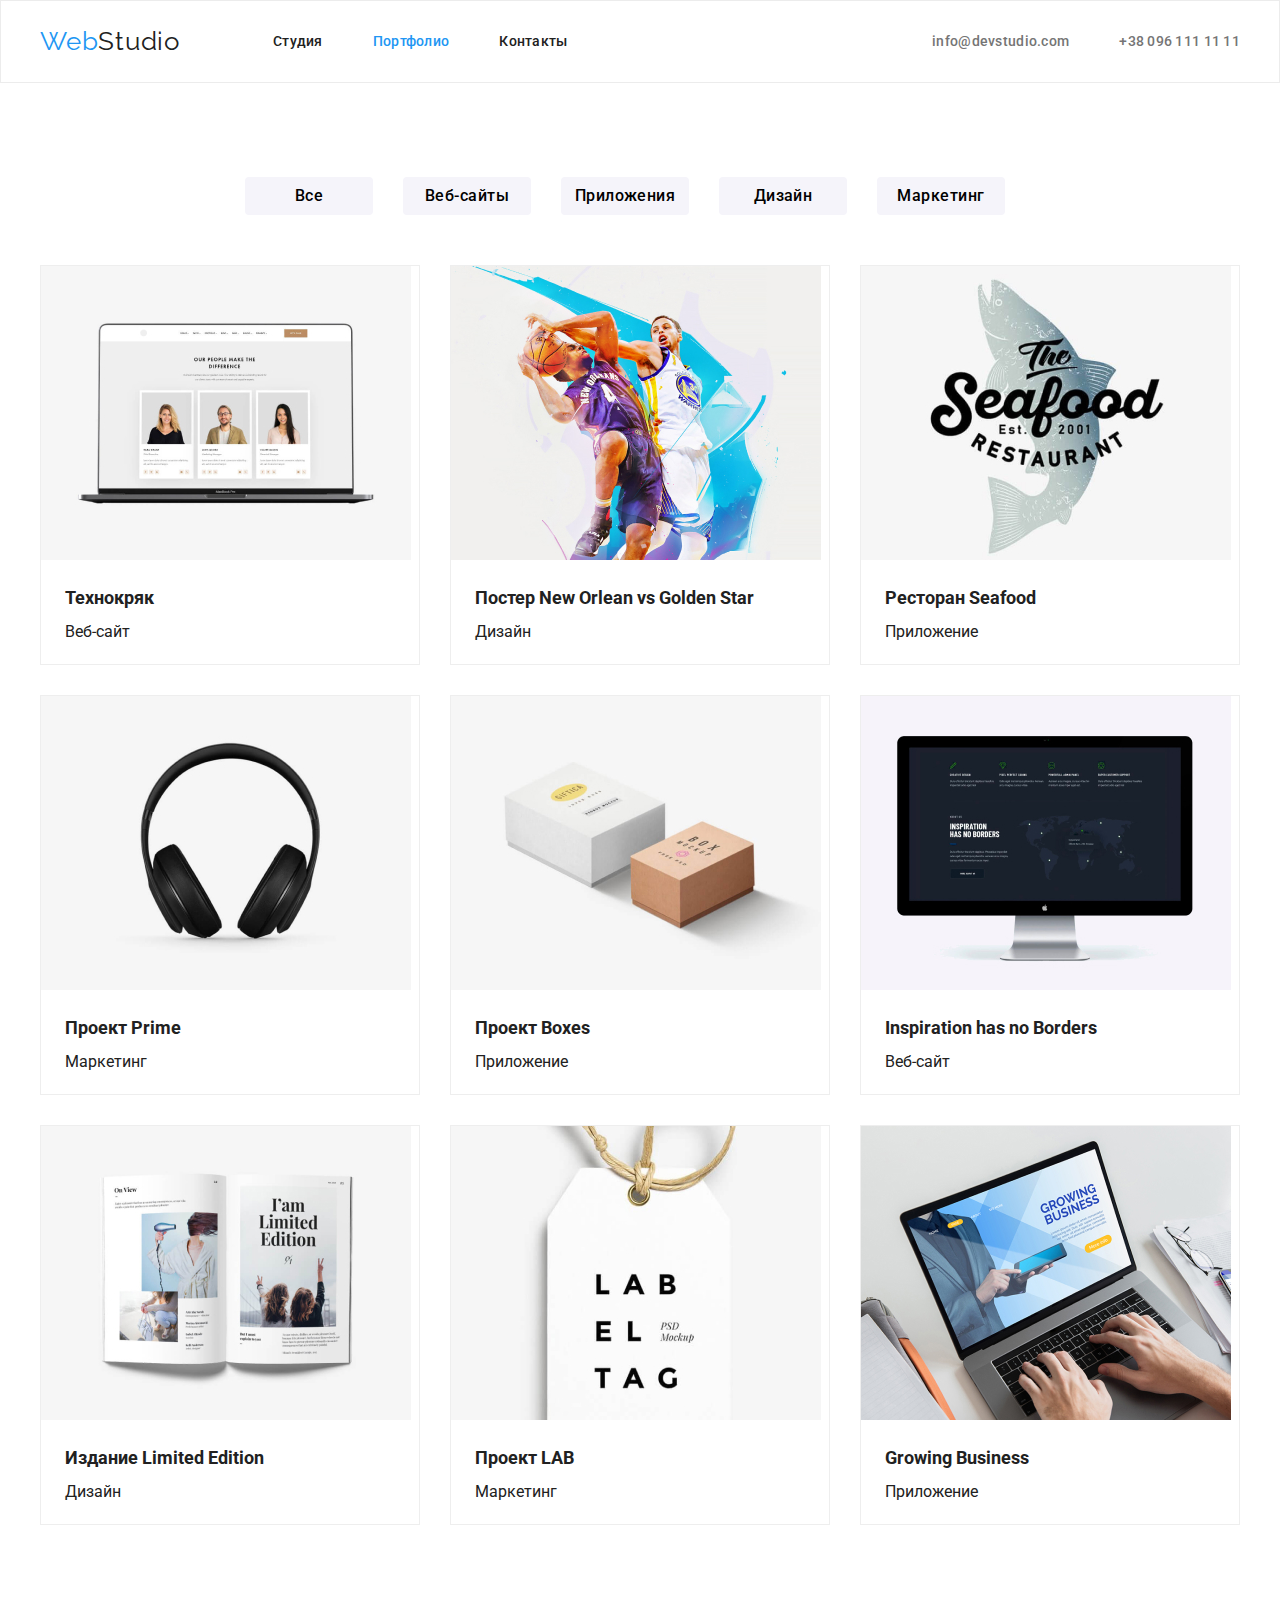
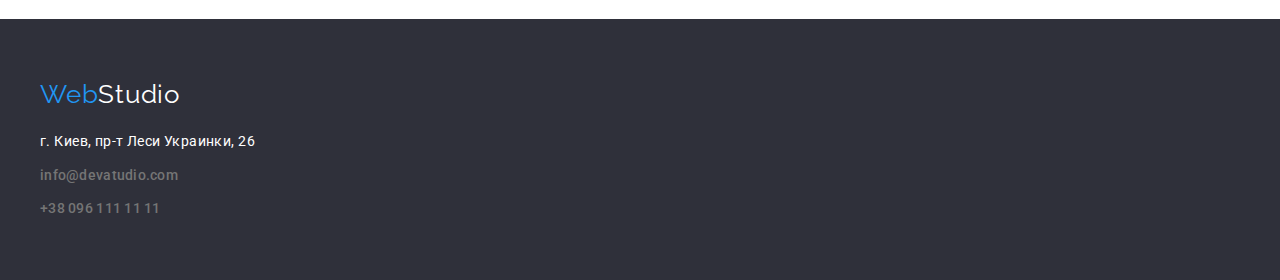
==== commit c2f01d69: "finish" ====
--- a/portfolio.html
+++ b/portfolio.html
@@ -66,7 +66,7 @@
               <button class="button" type="button">Веб-сайты</button>
             </li>
             <li class="button-mr">
-              <button class="button" type="button">Дизайн</button>
+              <button class="button" type="button">Приложения</button>
             </li>
 
             <li class="button-mr">
--- a/css/styles.css
+++ b/css/styles.css
@@ -8,6 +8,7 @@
 :root {
   --blue: #2196f3;
   --grey: #757575;
+  --blue-button: #188ce8;
   --primery-text-color: #212121;
   --white-color: #ffffff;
   --dark-grey: #2f303a;
@@ -42,7 +43,7 @@
 
 .page-header {
   background-color: var(--white-color);
-  border: 1px solid #ececec;
+  border: 1px solid var(--border-light-gra);
 }
 .section {
   padding-top: 94px;
@@ -180,17 +181,24 @@
 }
 
 .button-hero {
-  background-color: var(--blue);
-  color: var(--white-color);
   border: none;
   cursor: pointer;
   font-weight: 700;
   font-size: 16px;
   line-height: 1.875em;
   letter-spacing: 0.06em;
-  min-width: 200px;
-  height: 50px;
+  background-color: var(--blue);
+  color: var(--white-color);
   border-radius: 4px;
+}
+
+.button-hero:hover,
+.button-hero:focus {
+  background-color: var(--blue-button);
+}
+
+.hidden-title {
+  display: none;
 }
 
 .text:not(:last-child) {
